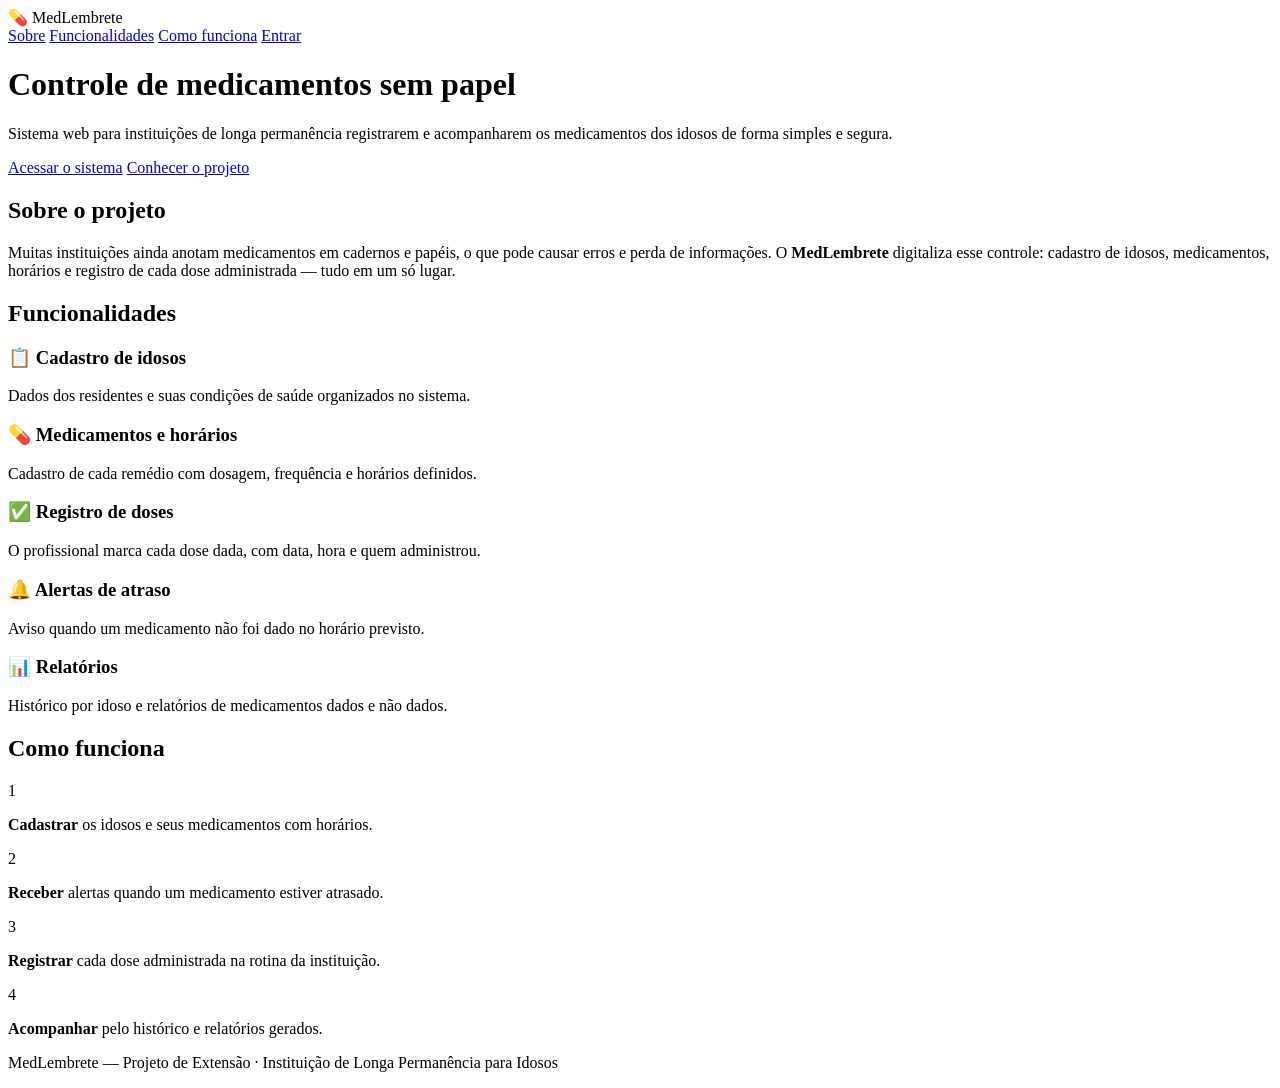
==== index.html @ 53734053 "Create index.html" ====
<!DOCTYPE html>
<html lang="pt-br">
<head>
  <meta charset="UTF-8">
  <meta name="viewport" content="width=device-width, initial-scale=1.0">
  <title>MedLembrete — Controle de Medicamentos para Instituições</title>
  <!-- CSS separado -->
  <link rel="stylesheet" href="style.css">
</head>

<body>

  <!-- Cabeçalho com o nome do projeto e menu -->
  <header>
    <div class="logo">💊 Med<span>Lembrete</span></div>
    <nav>
      <a href="#sobre">Sobre</a>
      <a href="#funcionalidades">Funcionalidades</a>
      <a href="#como-funciona">Como funciona</a>
      <a href="login.html">Entrar</a>
    </nav>
  </header>

  <!-- Seção de destaque (primeira tela que aparece) -->
  <div class="hero">
    <h1>Controle de medicamentos sem papel</h1>
    <p>Sistema web para instituições de longa permanência registrarem e acompanharem os medicamentos dos idosos de forma simples e segura.</p>
    <a href="login.html" class="btn">Acessar o sistema</a>
    <a href="#sobre" class="btn btn-outline">Conhecer o projeto</a>
  </div>

  <!-- Seção Sobre -->
  <section id="sobre">
    <h2>Sobre o projeto</h2>
    <p class="texto-centro">
      Muitas instituições ainda anotam medicamentos em cadernos e papéis, o que pode causar erros
      e perda de informações. O <strong>MedLembrete</strong> digitaliza esse controle: cadastro de idosos,
      medicamentos, horários e registro de cada dose administrada — tudo em um só lugar.
    </p>
  </section>

  <!-- Seção Funcionalidades -->
  <section id="funcionalidades">
    <h2>Funcionalidades</h2>
    <div class="cards">
      <div class="card">
        <h3>📋 Cadastro de idosos</h3>
        <p>Dados dos residentes e suas condições de saúde organizados no sistema.</p>
      </div>
      <div class="card">
        <h3>💊 Medicamentos e horários</h3>
        <p>Cadastro de cada remédio com dosagem, frequência e horários definidos.</p>
      </div>
      <div class="card">
        <h3>✅ Registro de doses</h3>
        <p>O profissional marca cada dose dada, com data, hora e quem administrou.</p>
      </div>
      <div class="card">
        <h3>🔔 Alertas de atraso</h3>
        <p>Aviso quando um medicamento não foi dado no horário previsto.</p>
      </div>
      <div class="card">
        <h3>📊 Relatórios</h3>
        <p>Histórico por idoso e relatórios de medicamentos dados e não dados.</p>
      </div>
    </div>
  </section>

  <!-- Seção Como funciona -->
  <section id="como-funciona">
    <h2>Como funciona</h2>
    <div class="passos">
      <div class="passo">
        <div class="numero">1</div>
        <p><strong>Cadastrar</strong> os idosos e seus medicamentos com horários.</p>
      </div>
      <div class="passo">
        <div class="numero">2</div>
        <p><strong>Receber</strong> alertas quando um medicamento estiver atrasado.</p>
      </div>
      <div class="passo">
        <div class="numero">3</div>
        <p><strong>Registrar</strong> cada dose administrada na rotina da instituição.</p>
      </div>
      <div class="passo">
        <div class="numero">4</div>
        <p><strong>Acompanhar</strong> pelo histórico e relatórios gerados.</p>
      </div>
    </div>
  </section>

  <!-- Rodapé -->
  <footer>
    <p>MedLembrete — Projeto de Extensão · Instituição de Longa Permanência para Idosos</p>
  </footer>

</body>
</html>
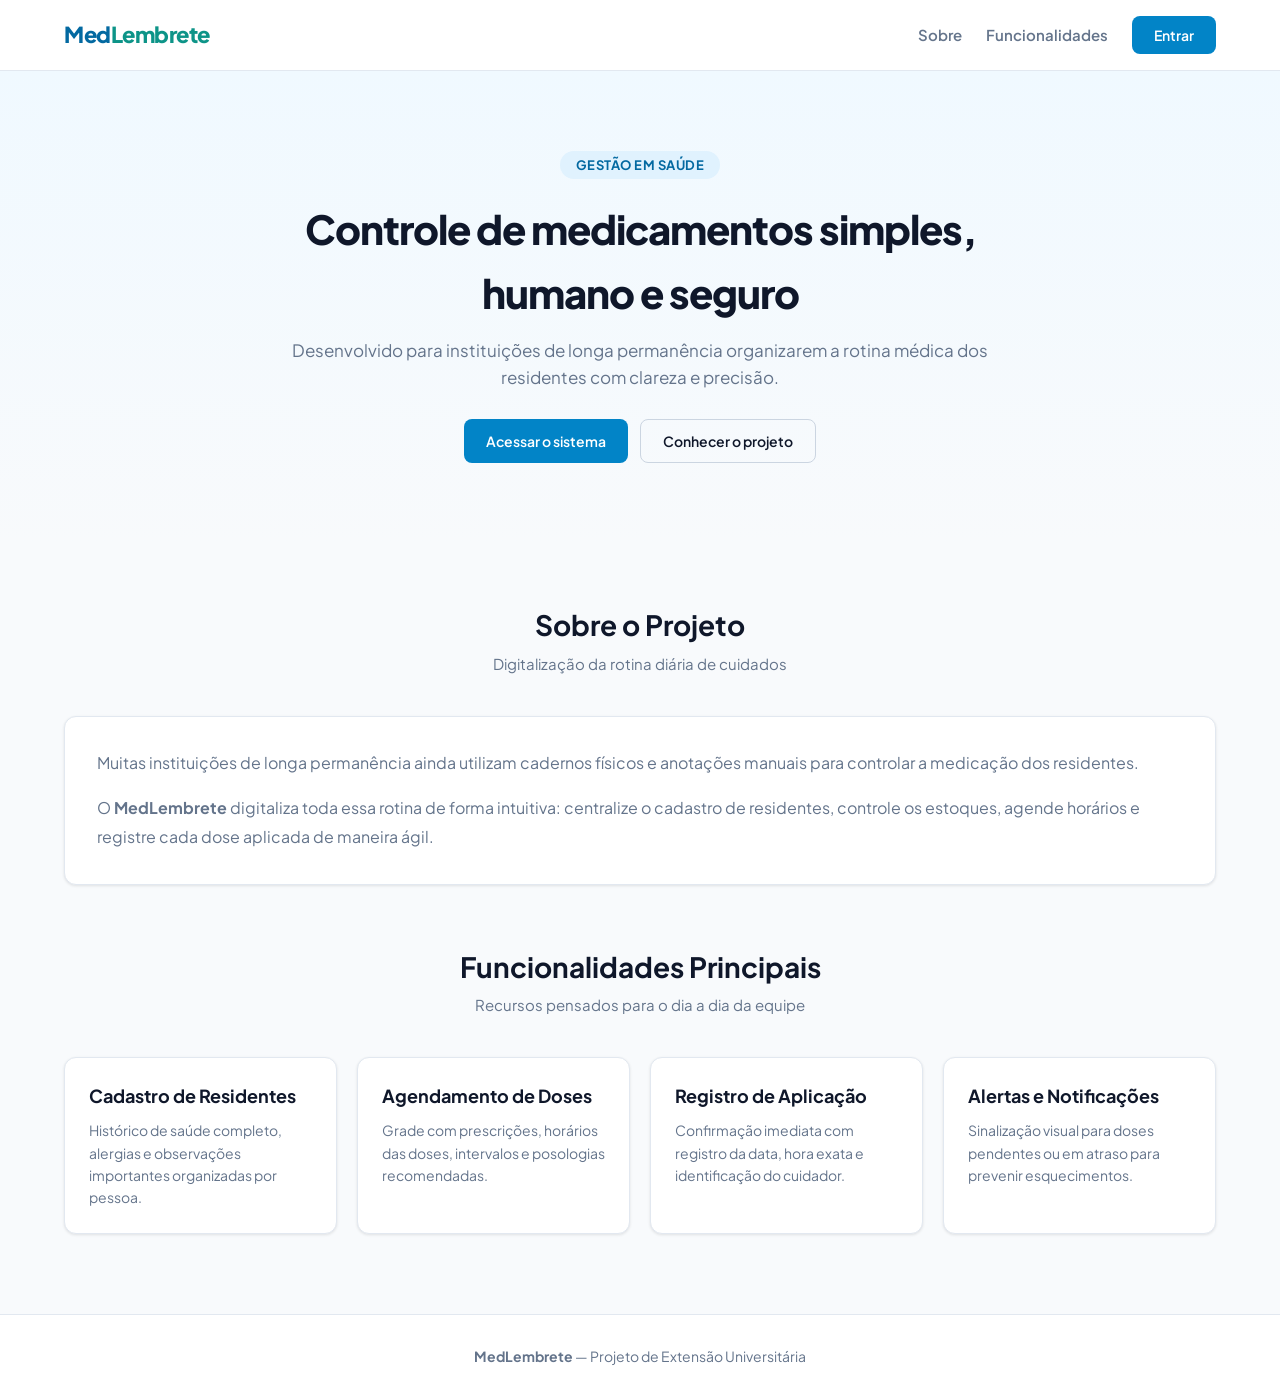
==== commit 0320d795: "Add files via upload" ====
--- a/index.html
+++ b/index.html
@@ -1,98 +1,323 @@
-<!DOCTYPE html>
-<html lang="pt-br">
-<head>
-  <meta charset="UTF-8">
-  <meta name="viewport" content="width=device-width, initial-scale=1.0">
-  <title>MedLembrete — Controle de Medicamentos para Instituições</title>
-  <!-- CSS separado -->
-  <link rel="stylesheet" href="style.css">
-</head>
-
-<body>
-
-  <!-- Cabeçalho com o nome do projeto e menu -->
-  <header>
-    <div class="logo">💊 Med<span>Lembrete</span></div>
-    <nav>
-      <a href="#sobre">Sobre</a>
-      <a href="#funcionalidades">Funcionalidades</a>
-      <a href="#como-funciona">Como funciona</a>
-      <a href="login.html">Entrar</a>
-    </nav>
-  </header>
-
-  <!-- Seção de destaque (primeira tela que aparece) -->
-  <div class="hero">
-    <h1>Controle de medicamentos sem papel</h1>
-    <p>Sistema web para instituições de longa permanência registrarem e acompanharem os medicamentos dos idosos de forma simples e segura.</p>
-    <a href="login.html" class="btn">Acessar o sistema</a>
-    <a href="#sobre" class="btn btn-outline">Conhecer o projeto</a>
-  </div>
-
-  <!-- Seção Sobre -->
-  <section id="sobre">
-    <h2>Sobre o projeto</h2>
-    <p class="texto-centro">
-      Muitas instituições ainda anotam medicamentos em cadernos e papéis, o que pode causar erros
-      e perda de informações. O <strong>MedLembrete</strong> digitaliza esse controle: cadastro de idosos,
-      medicamentos, horários e registro de cada dose administrada — tudo em um só lugar.
-    </p>
-  </section>
-
-  <!-- Seção Funcionalidades -->
-  <section id="funcionalidades">
-    <h2>Funcionalidades</h2>
-    <div class="cards">
-      <div class="card">
-        <h3>📋 Cadastro de idosos</h3>
-        <p>Dados dos residentes e suas condições de saúde organizados no sistema.</p>
-      </div>
-      <div class="card">
-        <h3>💊 Medicamentos e horários</h3>
-        <p>Cadastro de cada remédio com dosagem, frequência e horários definidos.</p>
-      </div>
-      <div class="card">
-        <h3>✅ Registro de doses</h3>
-        <p>O profissional marca cada dose dada, com data, hora e quem administrou.</p>
-      </div>
-      <div class="card">
-        <h3>🔔 Alertas de atraso</h3>
-        <p>Aviso quando um medicamento não foi dado no horário previsto.</p>
-      </div>
-      <div class="card">
-        <h3>📊 Relatórios</h3>
-        <p>Histórico por idoso e relatórios de medicamentos dados e não dados.</p>
-      </div>
-    </div>
-  </section>
-
-  <!-- Seção Como funciona -->
-  <section id="como-funciona">
-    <h2>Como funciona</h2>
-    <div class="passos">
-      <div class="passo">
-        <div class="numero">1</div>
-        <p><strong>Cadastrar</strong> os idosos e seus medicamentos com horários.</p>
-      </div>
-      <div class="passo">
-        <div class="numero">2</div>
-        <p><strong>Receber</strong> alertas quando um medicamento estiver atrasado.</p>
-      </div>
-      <div class="passo">
-        <div class="numero">3</div>
-        <p><strong>Registrar</strong> cada dose administrada na rotina da instituição.</p>
-      </div>
-      <div class="passo">
-        <div class="numero">4</div>
-        <p><strong>Acompanhar</strong> pelo histórico e relatórios gerados.</p>
-      </div>
-    </div>
-  </section>
-
-  <!-- Rodapé -->
-  <footer>
-    <p>MedLembrete — Projeto de Extensão · Instituição de Longa Permanência para Idosos</p>
-  </footer>
-
-</body>
-</html>
+<!DOCTYPE html>
+<html lang="pt-br">
+<head>
+  <meta charset="UTF-8">
+  <meta name="viewport" content="width=device-width, initial-scale=1.0">
+  <title>MedLembrete — Controle de Medicamentos</title>
+  <link rel="preconnect" href="https://fonts.googleapis.com">
+  <link rel="preconnect" href="https://fonts.gstatic.com" crossorigin>
+  <link href="https://fonts.googleapis.com/css2?family=Plus+Jakarta+Sans:wght@400;500;600;700;800&display=swap" rel="stylesheet">
+  
+  <style>
+    :root {
+      --primary: #0284c7;
+      --primary-dark: #0369a1;
+      --primary-light: #e0f2fe;
+      --secondary: #0d9488;
+      --bg-color: #f8fafc;
+      --card-bg: #ffffff;
+      --text-color: #0f172a;
+      --text-muted: #64748b;
+      --radius: 12px;
+      --shadow-sm: 0 1px 3px rgba(0,0,0,0.1);
+      --shadow-md: 0 4px 6px -1px rgba(0,0,0,0.1);
+      --shadow-lg: 0 10px 15px -3px rgba(0,0,0,0.1);
+    }
+
+    * { margin: 0; padding: 0; box-sizing: border-box; font-family: 'Plus Jakarta Sans', sans-serif; }
+    body { background-color: var(--bg-color); color: var(--text-color); line-height: 1.6; }
+
+    /* Cabeçalho */
+    #header { position: sticky; top: 0; background: rgba(255, 255, 255, 0.95); backdrop-filter: blur(8px); border-bottom: 1px solid #e2e8f0; z-index: 1000; }
+    .header-container { max-width: 1200px; margin: 0 auto; padding: 16px 24px; display: flex; justify-content: space-between; align-items: center; }
+    .logo { font-size: 22px; font-weight: 800; color: var(--primary-dark); letter-spacing: -0.5px; }
+    .logo span { color: var(--secondary); }
+    nav { display: flex; align-items: center; gap: 24px; }
+    nav a { text-decoration: none; color: var(--text-muted); font-weight: 600; font-size: 15px; transition: color 0.2s; }
+    nav a:hover { color: var(--primary); }
+
+    /* Botões */
+    .btn { background: var(--primary); color: white; border: none; padding: 10px 22px; border-radius: 8px; font-weight: 600; cursor: pointer; transition: all 0.2s; text-decoration: none; display: inline-block; font-size: 14px; }
+    .btn:hover { background: var(--primary-dark); }
+    .btn-outline { background: transparent; border: 1px solid #cbd5e1; color: var(--text-color); }
+    .btn-outline:hover { border-color: var(--primary); color: var(--primary); background: #ffffff; }
+
+    /* Banner principal */
+    .hero { padding: 80px 24px; text-align: center; background: linear-gradient(180deg, #f0f9ff 0%, var(--bg-color) 100%); }
+    .hero-content { max-width: 750px; margin: 0 auto; }
+    .badge { background: var(--primary-light); color: var(--primary-dark); padding: 6px 16px; border-radius: 50px; font-size: 13px; font-weight: 700; text-transform: uppercase; letter-spacing: 0.5px; }
+    .hero h1 { font-size: 40px; font-weight: 800; margin: 20px 0 12px; color: #0f172a; letter-spacing: -1px; }
+    .hero p { font-size: 17px; color: var(--text-muted); margin-bottom: 28px; }
+    .hero-btns { display: flex; justify-content: center; gap: 12px; }
+
+    /* Layout do Conteúdo */
+    .container { max-width: 1200px; margin: 60px auto; padding: 0 24px; }
+    .hidden { display: none !important; }
+
+    /* Seções Informativas */
+    .section-title { text-align: center; margin-bottom: 40px; }
+    .section-title h2 { font-size: 28px; font-weight: 700; color: var(--text-color); }
+    .section-title p { color: var(--text-muted); font-size: 15px; margin-top: 4px; }
+
+    .sobre-card { background: white; padding: 32px; border-radius: var(--radius); border: 1px solid #e2e8f0; box-shadow: var(--shadow-sm); line-height: 1.8; color: var(--text-muted); }
+    .sobre-card p + p { margin-top: 16px; }
+
+    .cards-grid { display: grid; grid-template-columns: repeat(auto-fit, minmax(240px, 1fr)); gap: 20px; }
+    .card { background: white; padding: 24px; border-radius: var(--radius); border: 1px solid #e2e8f0; box-shadow: var(--shadow-sm); transition: transform 0.2s, box-shadow 0.2s; }
+    .card:hover { transform: translateY(-3px); box-shadow: var(--shadow-md); }
+    .card h3 { font-size: 18px; font-weight: 700; margin-bottom: 8px; color: var(--text-color); }
+    .card p { font-size: 14px; color: var(--text-muted); }
+
+    /* Painel do Usuário (Dashboard) */
+    .dashboard-card { background: var(--card-bg); border-radius: var(--radius); padding: 32px; box-shadow: var(--shadow-md); border: 1px solid #e2e8f0; margin-bottom: 60px; }
+    .dashboard-header { display: flex; justify-content: space-between; align-items: center; border-bottom: 1px solid #f1f5f9; padding-bottom: 20px; margin-bottom: 24px; }
+    .dashboard-header h2 { font-size: 22px; font-weight: 700; }
+    .dashboard-header p { font-size: 14px; color: var(--text-muted); }
+
+    .med-list { display: flex; flex-direction: column; gap: 12px; margin-top: 16px; }
+    .med-item { display: flex; justify-content: space-between; align-items: center; padding: 16px 20px; border: 1px solid #e2e8f0; border-radius: 8px; background: #ffffff; transition: all 0.2s; }
+    .med-info { display: flex; align-items: center; gap: 16px; }
+    .med-time { background: var(--primary-light); color: var(--primary-dark); font-weight: 700; padding: 6px 12px; border-radius: 6px; font-size: 14px; }
+    .med-details strong { font-size: 15px; color: var(--text-color); display: block; }
+    .med-details p { font-size: 13px; color: var(--text-muted); }
+
+    .btn-check { background: var(--secondary); color: white; border: none; padding: 8px 16px; border-radius: 6px; font-weight: 600; cursor: pointer; font-size: 13px; }
+
+    /* Modal de Login */
+    .modal-overlay { position: fixed; top: 0; left: 0; width: 100vw; height: 100vh; background: rgba(15, 23, 42, 0.4); backdrop-filter: blur(4px); display: flex; justify-content: center; align-items: center; z-index: 2000; }
+    .modal-card { background: white; padding: 32px; border-radius: var(--radius); max-width: 380px; width: 90%; box-shadow: var(--shadow-lg); position: relative; border: 1px solid #e2e8f0; }
+    .modal-card h2 { font-size: 20px; font-weight: 700; margin-bottom: 4px; }
+    .modal-subtitle { font-size: 13px; color: var(--text-muted); margin-bottom: 20px; }
+    .close-btn { position: absolute; top: 16px; right: 20px; background: none; border: none; font-size: 22px; cursor: pointer; color: var(--text-muted); }
+    
+    .form-group { margin-bottom: 16px; text-align: left; }
+    .form-group label { display: block; font-weight: 600; margin-bottom: 6px; font-size: 13px; color: var(--text-color); }
+    .form-group input { width: 100%; padding: 10px 12px; border: 1px solid #cbd5e1; border-radius: 6px; font-size: 14px; outline: none; transition: border-color 0.2s; }
+    .form-group input:focus { border-color: var(--primary); }
+    
+    .error-msg { color: #dc2626; font-size: 13px; font-weight: 600; margin-bottom: 12px; }
+
+    /* Rodapé */
+    footer { border-top: 1px solid #e2e8f0; background: white; padding: 30px 24px; text-align: center; color: var(--text-muted); font-size: 14px; margin-top: 80px; }
+  </style>
+</head>
+
+<body>
+
+  <!-- Header -->
+  <header id="header">
+    <div class="header-container">
+      <div class="logo">Med<span>Lembrete</span></div>
+      <nav>
+        <a href="#sobre">Sobre</a>
+        <a href="#funcionalidades">Funcionalidades</a>
+        <button id="navLoginBtn" class="btn" onclick="openLoginModal()">Entrar</button>
+      </nav>
+    </div>
+  </header>
+
+  <!-- Banner Principal -->
+  <section class="hero">
+    <div class="hero-content">
+      <span class="badge">Gestão em Saúde</span>
+      <h1>Controle de medicamentos simples, humano e seguro</h1>
+      <p>Desenvolvido para instituições de longa permanência organizarem a rotina médica dos residentes com clareza e precisão.</p>
+      <div class="hero-btns">
+        <button class="btn" onclick="openLoginModal()">Acessar o sistema</button>
+        <a href="#sobre" class="btn btn-outline">Conhecer o projeto</a>
+      </div>
+    </div>
+  </section>
+
+  <!-- Painel do Usuário (Sempre oculto no início) -->
+  <section id="dashboardSection" class="container hidden">
+    <div class="dashboard-card">
+      <div class="dashboard-header">
+        <div>
+          <h2>Painel de Controle</h2>
+          <p>Medicações agendadas para o dia de hoje</p>
+        </div>
+        <button class="btn btn-outline" style="color: #dc2626; border-color: #fca5a5;" onclick="handleLogout()">Sair</button>
+      </div>
+
+      <div class="med-list">
+        <div class="med-item" id="med1">
+          <div class="med-info">
+            <span class="med-time">08:00</span>
+            <div class="med-details">
+              <strong>Dona Ana — Losartana 50mg</strong>
+              <p>Tomar 1 comprimido com água após o café.</p>
+            </div>
+          </div>
+          <button class="btn-check" onclick="markAsAdministered('med1')">Confirmar Dose</button>
+        </div>
+
+        <div class="med-item" id="med2">
+          <div class="med-info">
+            <span class="med-time">12:00</span>
+            <div class="med-details">
+              <strong>Seu João — Metformina 850mg</strong>
+              <p>Tomar durante o almoço.</p>
+            </div>
+          </div>
+          <button class="btn-check" onclick="markAsAdministered('med2')">Confirmar Dose</button>
+        </div>
+
+        <div class="med-item" id="med3">
+          <div class="med-info">
+            <span class="med-time">14:00</span>
+            <div class="med-details">
+              <strong>Dona Maria — Paracetamol 500mg</strong>
+              <p>Administrar em caso de dor leve.</p>
+            </div>
+          </div>
+          <button class="btn-check" onclick="markAsAdministered('med3')">Confirmar Dose</button>
+        </div>
+      </div>
+    </div>
+  </section>
+
+  <!-- Modal de Login (Campos limpos) -->
+  <div id="loginModal" class="modal-overlay hidden">
+  <div class="modal-card">
+    <button class="close-btn" onclick="closeLoginModal()">&times;</button>
+    <h2>Acesso ao Sistema</h2>
+    
+    <!-- Texto orientando o usuário sobre as credenciais -->
+    <p style="font-size: 13px; color: #64748b; margin-top: 8px; margin-bottom: 16px;">
+      Utilize os dados de acesso: <br>
+      <strong>E-mail:</strong> admin@medlembrete.com <br>
+      <strong>Senha:</strong> 123456
+    </p>
+
+    <form onsubmit="handleLogin(event)">
+      <div class="form-group">
+        <label for="email">E-mail</label>
+        <!-- Os campos ficam em branco para o usuário digitar -->
+        <input type="email" id="email" value="" placeholder="Digite seu e-mail" required>
+      </div>
+      <div class="form-group">
+        <label for="password">Senha</label>
+        <input type="password" id="password" value="" placeholder="Digite sua senha" required>
+      </div>
+      <p id="loginError" class="error-msg hidden">E-mail ou senha incorretos.</p>
+      <button type="submit" class="btn" style="width: 100%;">Entrar</button>
+    </form>
+  </div>
+</div>
+
+  <!-- Seção Sobre -->
+  <section id="sobre" class="container">
+    <div class="section-title">
+      <h2>Sobre o Projeto</h2>
+      <p>Digitalização da rotina diária de cuidados</p>
+    </div>
+    <div class="sobre-card">
+      <p>
+        Muitas instituições de longa permanência ainda utilizam cadernos físicos e anotações manuais para controlar a medicação dos residentes.
+      </p>
+      <p>
+        O <strong>MedLembrete</strong> digitaliza toda essa rotina de forma intuitiva: centralize o cadastro de residentes, controle os estoques, agende horários e registre cada dose aplicada de maneira ágil.
+      </p>
+    </div>
+  </section>
+
+  <!-- Seção Funcionalidades -->
+  <section id="funcionalidades" class="container">
+    <div class="section-title">
+      <h2>Funcionalidades Principais</h2>
+      <p>Recursos pensados para o dia a dia da equipe</p>
+    </div>
+    <div class="cards-grid">
+      <div class="card">
+        <h3>Cadastro de Residentes</h3>
+        <p>Histórico de saúde completo, alergias e observações importantes organizadas por pessoa.</p>
+      </div>
+      <div class="card">
+        <h3>Agendamento de Doses</h3>
+        <p>Grade com prescrições, horários das doses, intervalos e posologias recomendadas.</p>
+      </div>
+      <div class="card">
+        <h3>Registro de Aplicação</h3>
+        <p>Confirmação imediata com registro da data, hora exata e identificação do cuidador.</p>
+      </div>
+      <div class="card">
+        <h3>Alertas e Notificações</h3>
+        <p>Sinalização visual para doses pendentes ou em atraso para prevenir esquecimentos.</p>
+      </div>
+    </div>
+  </section>
+
+  <!-- Rodapé -->
+  <footer>
+    <p><strong>MedLembrete</strong> — Projeto de Extensão Universitária</p>
+  </footer>
+
+  <script>
+    // Usuário Padrão de Demonstração
+    const DEMO_USER = {
+      email: "admin@medlembrete.com",
+      pass: "123456"
+    };
+
+    function openLoginModal() {
+      document.getElementById('loginModal').classList.remove('hidden');
+    }
+
+    function closeLoginModal() {
+      document.getElementById('loginModal').classList.add('hidden');
+      document.getElementById('loginError').classList.add('hidden');
+    }
+
+    function handleLogin(event) {
+      event.preventDefault();
+      
+      const emailInput = document.getElementById('email').value.trim().toLowerCase();
+      const passInput = document.getElementById('password').value.trim();
+      const errorMsg = document.getElementById('loginError');
+
+      // Validação das credenciais inseridas pelo usuário
+      if (emailInput === DEMO_USER.email && passInput === DEMO_USER.pass) {
+        closeLoginModal();
+        
+        // Limpa os campos após o login
+        document.getElementById('email').value = '';
+        document.getElementById('password').value = '';
+
+        const dashboard = document.getElementById('dashboardSection');
+        dashboard.classList.remove('hidden');
+        dashboard.scrollIntoView({ behavior: 'smooth' });
+
+        const navBtn = document.getElementById('navLoginBtn');
+        navBtn.innerText = "Meu Painel";
+        navBtn.onclick = () => dashboard.scrollIntoView({ behavior: 'smooth' });
+      } else {
+        errorMsg.classList.remove('hidden');
+      }
+    }
+
+    function handleLogout() {
+      document.getElementById('dashboardSection').classList.add('hidden');
+      const navBtn = document.getElementById('navLoginBtn');
+      navBtn.innerText = "Entrar";
+      navBtn.onclick = openLoginModal;
+      window.scrollTo({ top: 0, behavior: 'smooth' });
+    }
+
+    function markAsAdministered(itemId) {
+      const item = document.getElementById(itemId);
+      const btn = item.querySelector('.btn-check');
+      const now = new Date();
+      const timeStr = now.toLocaleTimeString([], { hour: '2-digit', minute: '2-digit' });
+
+      item.style.backgroundColor = '#f0fdf4';
+      item.style.borderColor = '#bbf7d0';
+      btn.innerText = `Confirmado às ${timeStr}`;
+      btn.disabled = true;
+      btn.style.backgroundColor = '#16a34a';
+      btn.style.cursor = 'default';
+    }
+  </script>
+
+</body>
+</html>
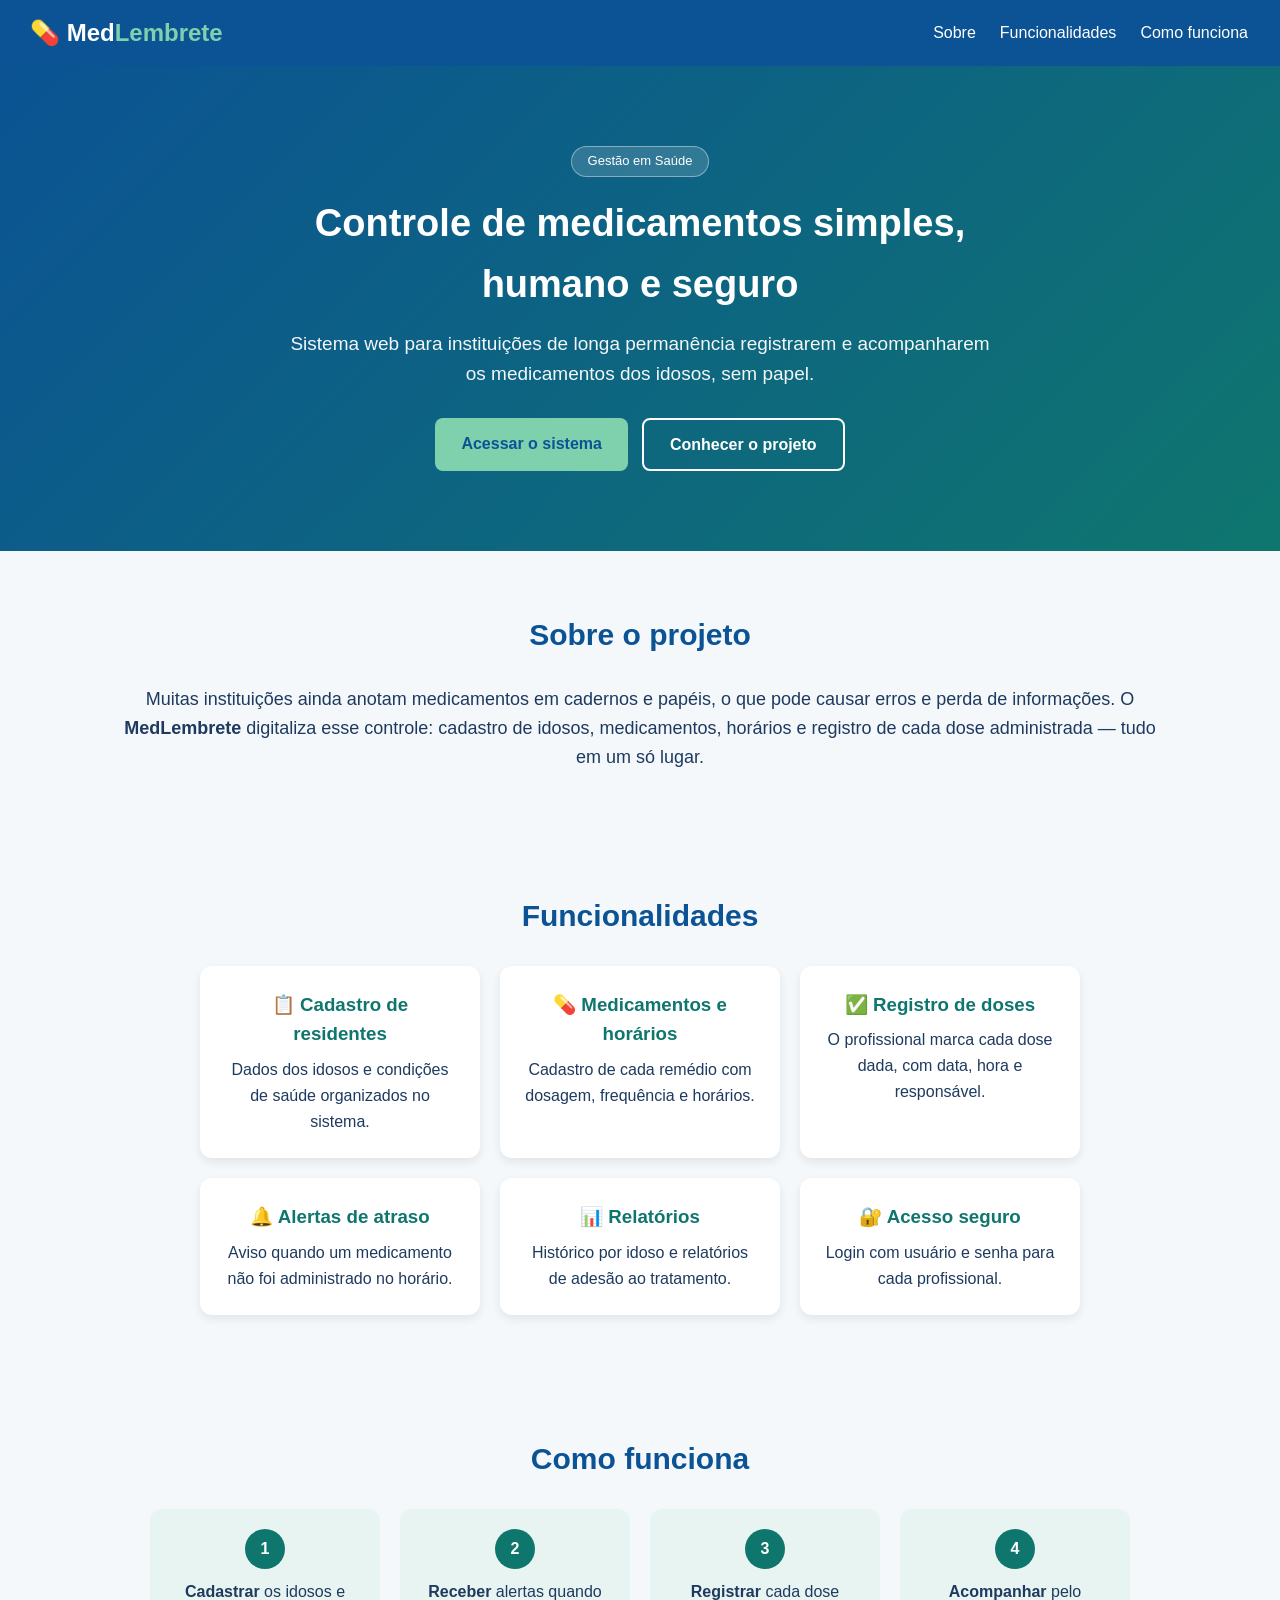
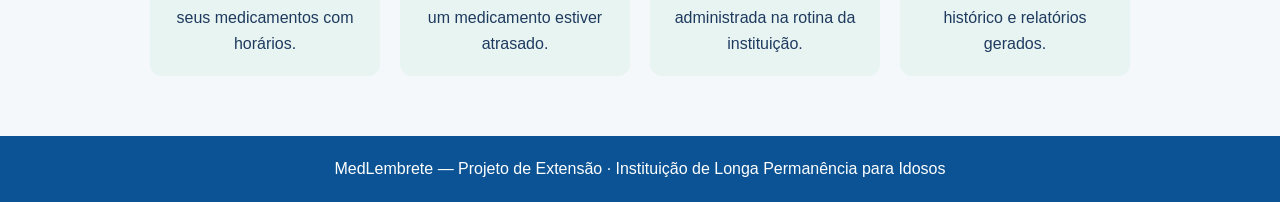
==== commit ec8c838b: "Add files via upload" ====
--- a/index.html
+++ b/index.html
@@ -1,323 +1,82 @@
-<!DOCTYPE html>
-<html lang="pt-br">
-<head>
-  <meta charset="UTF-8">
-  <meta name="viewport" content="width=device-width, initial-scale=1.0">
-  <title>MedLembrete — Controle de Medicamentos</title>
-  <link rel="preconnect" href="https://fonts.googleapis.com">
-  <link rel="preconnect" href="https://fonts.gstatic.com" crossorigin>
-  <link href="https://fonts.googleapis.com/css2?family=Plus+Jakarta+Sans:wght@400;500;600;700;800&display=swap" rel="stylesheet">
-  
-  <style>
-    :root {
-      --primary: #0284c7;
-      --primary-dark: #0369a1;
-      --primary-light: #e0f2fe;
-      --secondary: #0d9488;
-      --bg-color: #f8fafc;
-      --card-bg: #ffffff;
-      --text-color: #0f172a;
-      --text-muted: #64748b;
-      --radius: 12px;
-      --shadow-sm: 0 1px 3px rgba(0,0,0,0.1);
-      --shadow-md: 0 4px 6px -1px rgba(0,0,0,0.1);
-      --shadow-lg: 0 10px 15px -3px rgba(0,0,0,0.1);
-    }
-
-    * { margin: 0; padding: 0; box-sizing: border-box; font-family: 'Plus Jakarta Sans', sans-serif; }
-    body { background-color: var(--bg-color); color: var(--text-color); line-height: 1.6; }
-
-    /* Cabeçalho */
-    #header { position: sticky; top: 0; background: rgba(255, 255, 255, 0.95); backdrop-filter: blur(8px); border-bottom: 1px solid #e2e8f0; z-index: 1000; }
-    .header-container { max-width: 1200px; margin: 0 auto; padding: 16px 24px; display: flex; justify-content: space-between; align-items: center; }
-    .logo { font-size: 22px; font-weight: 800; color: var(--primary-dark); letter-spacing: -0.5px; }
-    .logo span { color: var(--secondary); }
-    nav { display: flex; align-items: center; gap: 24px; }
-    nav a { text-decoration: none; color: var(--text-muted); font-weight: 600; font-size: 15px; transition: color 0.2s; }
-    nav a:hover { color: var(--primary); }
-
-    /* Botões */
-    .btn { background: var(--primary); color: white; border: none; padding: 10px 22px; border-radius: 8px; font-weight: 600; cursor: pointer; transition: all 0.2s; text-decoration: none; display: inline-block; font-size: 14px; }
-    .btn:hover { background: var(--primary-dark); }
-    .btn-outline { background: transparent; border: 1px solid #cbd5e1; color: var(--text-color); }
-    .btn-outline:hover { border-color: var(--primary); color: var(--primary); background: #ffffff; }
-
-    /* Banner principal */
-    .hero { padding: 80px 24px; text-align: center; background: linear-gradient(180deg, #f0f9ff 0%, var(--bg-color) 100%); }
-    .hero-content { max-width: 750px; margin: 0 auto; }
-    .badge { background: var(--primary-light); color: var(--primary-dark); padding: 6px 16px; border-radius: 50px; font-size: 13px; font-weight: 700; text-transform: uppercase; letter-spacing: 0.5px; }
-    .hero h1 { font-size: 40px; font-weight: 800; margin: 20px 0 12px; color: #0f172a; letter-spacing: -1px; }
-    .hero p { font-size: 17px; color: var(--text-muted); margin-bottom: 28px; }
-    .hero-btns { display: flex; justify-content: center; gap: 12px; }
-
-    /* Layout do Conteúdo */
-    .container { max-width: 1200px; margin: 60px auto; padding: 0 24px; }
-    .hidden { display: none !important; }
-
-    /* Seções Informativas */
-    .section-title { text-align: center; margin-bottom: 40px; }
-    .section-title h2 { font-size: 28px; font-weight: 700; color: var(--text-color); }
-    .section-title p { color: var(--text-muted); font-size: 15px; margin-top: 4px; }
-
-    .sobre-card { background: white; padding: 32px; border-radius: var(--radius); border: 1px solid #e2e8f0; box-shadow: var(--shadow-sm); line-height: 1.8; color: var(--text-muted); }
-    .sobre-card p + p { margin-top: 16px; }
-
-    .cards-grid { display: grid; grid-template-columns: repeat(auto-fit, minmax(240px, 1fr)); gap: 20px; }
-    .card { background: white; padding: 24px; border-radius: var(--radius); border: 1px solid #e2e8f0; box-shadow: var(--shadow-sm); transition: transform 0.2s, box-shadow 0.2s; }
-    .card:hover { transform: translateY(-3px); box-shadow: var(--shadow-md); }
-    .card h3 { font-size: 18px; font-weight: 700; margin-bottom: 8px; color: var(--text-color); }
-    .card p { font-size: 14px; color: var(--text-muted); }
-
-    /* Painel do Usuário (Dashboard) */
-    .dashboard-card { background: var(--card-bg); border-radius: var(--radius); padding: 32px; box-shadow: var(--shadow-md); border: 1px solid #e2e8f0; margin-bottom: 60px; }
-    .dashboard-header { display: flex; justify-content: space-between; align-items: center; border-bottom: 1px solid #f1f5f9; padding-bottom: 20px; margin-bottom: 24px; }
-    .dashboard-header h2 { font-size: 22px; font-weight: 700; }
-    .dashboard-header p { font-size: 14px; color: var(--text-muted); }
-
-    .med-list { display: flex; flex-direction: column; gap: 12px; margin-top: 16px; }
-    .med-item { display: flex; justify-content: space-between; align-items: center; padding: 16px 20px; border: 1px solid #e2e8f0; border-radius: 8px; background: #ffffff; transition: all 0.2s; }
-    .med-info { display: flex; align-items: center; gap: 16px; }
-    .med-time { background: var(--primary-light); color: var(--primary-dark); font-weight: 700; padding: 6px 12px; border-radius: 6px; font-size: 14px; }
-    .med-details strong { font-size: 15px; color: var(--text-color); display: block; }
-    .med-details p { font-size: 13px; color: var(--text-muted); }
-
-    .btn-check { background: var(--secondary); color: white; border: none; padding: 8px 16px; border-radius: 6px; font-weight: 600; cursor: pointer; font-size: 13px; }
-
-    /* Modal de Login */
-    .modal-overlay { position: fixed; top: 0; left: 0; width: 100vw; height: 100vh; background: rgba(15, 23, 42, 0.4); backdrop-filter: blur(4px); display: flex; justify-content: center; align-items: center; z-index: 2000; }
-    .modal-card { background: white; padding: 32px; border-radius: var(--radius); max-width: 380px; width: 90%; box-shadow: var(--shadow-lg); position: relative; border: 1px solid #e2e8f0; }
-    .modal-card h2 { font-size: 20px; font-weight: 700; margin-bottom: 4px; }
-    .modal-subtitle { font-size: 13px; color: var(--text-muted); margin-bottom: 20px; }
-    .close-btn { position: absolute; top: 16px; right: 20px; background: none; border: none; font-size: 22px; cursor: pointer; color: var(--text-muted); }
-    
-    .form-group { margin-bottom: 16px; text-align: left; }
-    .form-group label { display: block; font-weight: 600; margin-bottom: 6px; font-size: 13px; color: var(--text-color); }
-    .form-group input { width: 100%; padding: 10px 12px; border: 1px solid #cbd5e1; border-radius: 6px; font-size: 14px; outline: none; transition: border-color 0.2s; }
-    .form-group input:focus { border-color: var(--primary); }
-    
-    .error-msg { color: #dc2626; font-size: 13px; font-weight: 600; margin-bottom: 12px; }
-
-    /* Rodapé */
-    footer { border-top: 1px solid #e2e8f0; background: white; padding: 30px 24px; text-align: center; color: var(--text-muted); font-size: 14px; margin-top: 80px; }
-  </style>
-</head>
-
-<body>
-
-  <!-- Header -->
-  <header id="header">
-    <div class="header-container">
-      <div class="logo">Med<span>Lembrete</span></div>
-      <nav>
-        <a href="#sobre">Sobre</a>
-        <a href="#funcionalidades">Funcionalidades</a>
-        <button id="navLoginBtn" class="btn" onclick="openLoginModal()">Entrar</button>
-      </nav>
-    </div>
-  </header>
-
-  <!-- Banner Principal -->
-  <section class="hero">
-    <div class="hero-content">
-      <span class="badge">Gestão em Saúde</span>
-      <h1>Controle de medicamentos simples, humano e seguro</h1>
-      <p>Desenvolvido para instituições de longa permanência organizarem a rotina médica dos residentes com clareza e precisão.</p>
-      <div class="hero-btns">
-        <button class="btn" onclick="openLoginModal()">Acessar o sistema</button>
-        <a href="#sobre" class="btn btn-outline">Conhecer o projeto</a>
-      </div>
-    </div>
-  </section>
-
-  <!-- Painel do Usuário (Sempre oculto no início) -->
-  <section id="dashboardSection" class="container hidden">
-    <div class="dashboard-card">
-      <div class="dashboard-header">
-        <div>
-          <h2>Painel de Controle</h2>
-          <p>Medicações agendadas para o dia de hoje</p>
-        </div>
-        <button class="btn btn-outline" style="color: #dc2626; border-color: #fca5a5;" onclick="handleLogout()">Sair</button>
-      </div>
-
-      <div class="med-list">
-        <div class="med-item" id="med1">
-          <div class="med-info">
-            <span class="med-time">08:00</span>
-            <div class="med-details">
-              <strong>Dona Ana — Losartana 50mg</strong>
-              <p>Tomar 1 comprimido com água após o café.</p>
-            </div>
-          </div>
-          <button class="btn-check" onclick="markAsAdministered('med1')">Confirmar Dose</button>
-        </div>
-
-        <div class="med-item" id="med2">
-          <div class="med-info">
-            <span class="med-time">12:00</span>
-            <div class="med-details">
-              <strong>Seu João — Metformina 850mg</strong>
-              <p>Tomar durante o almoço.</p>
-            </div>
-          </div>
-          <button class="btn-check" onclick="markAsAdministered('med2')">Confirmar Dose</button>
-        </div>
-
-        <div class="med-item" id="med3">
-          <div class="med-info">
-            <span class="med-time">14:00</span>
-            <div class="med-details">
-              <strong>Dona Maria — Paracetamol 500mg</strong>
-              <p>Administrar em caso de dor leve.</p>
-            </div>
-          </div>
-          <button class="btn-check" onclick="markAsAdministered('med3')">Confirmar Dose</button>
-        </div>
-      </div>
-    </div>
-  </section>
-
-  <!-- Modal de Login (Campos limpos) -->
-  <div id="loginModal" class="modal-overlay hidden">
-  <div class="modal-card">
-    <button class="close-btn" onclick="closeLoginModal()">&times;</button>
-    <h2>Acesso ao Sistema</h2>
-    
-    <!-- Texto orientando o usuário sobre as credenciais -->
-    <p style="font-size: 13px; color: #64748b; margin-top: 8px; margin-bottom: 16px;">
-      Utilize os dados de acesso: <br>
-      <strong>E-mail:</strong> admin@medlembrete.com <br>
-      <strong>Senha:</strong> 123456
-    </p>
-
-    <form onsubmit="handleLogin(event)">
-      <div class="form-group">
-        <label for="email">E-mail</label>
-        <!-- Os campos ficam em branco para o usuário digitar -->
-        <input type="email" id="email" value="" placeholder="Digite seu e-mail" required>
-      </div>
-      <div class="form-group">
-        <label for="password">Senha</label>
-        <input type="password" id="password" value="" placeholder="Digite sua senha" required>
-      </div>
-      <p id="loginError" class="error-msg hidden">E-mail ou senha incorretos.</p>
-      <button type="submit" class="btn" style="width: 100%;">Entrar</button>
-    </form>
-  </div>
-</div>
-
-  <!-- Seção Sobre -->
-  <section id="sobre" class="container">
-    <div class="section-title">
-      <h2>Sobre o Projeto</h2>
-      <p>Digitalização da rotina diária de cuidados</p>
-    </div>
-    <div class="sobre-card">
-      <p>
-        Muitas instituições de longa permanência ainda utilizam cadernos físicos e anotações manuais para controlar a medicação dos residentes.
-      </p>
-      <p>
-        O <strong>MedLembrete</strong> digitaliza toda essa rotina de forma intuitiva: centralize o cadastro de residentes, controle os estoques, agende horários e registre cada dose aplicada de maneira ágil.
-      </p>
-    </div>
-  </section>
-
-  <!-- Seção Funcionalidades -->
-  <section id="funcionalidades" class="container">
-    <div class="section-title">
-      <h2>Funcionalidades Principais</h2>
-      <p>Recursos pensados para o dia a dia da equipe</p>
-    </div>
-    <div class="cards-grid">
-      <div class="card">
-        <h3>Cadastro de Residentes</h3>
-        <p>Histórico de saúde completo, alergias e observações importantes organizadas por pessoa.</p>
-      </div>
-      <div class="card">
-        <h3>Agendamento de Doses</h3>
-        <p>Grade com prescrições, horários das doses, intervalos e posologias recomendadas.</p>
-      </div>
-      <div class="card">
-        <h3>Registro de Aplicação</h3>
-        <p>Confirmação imediata com registro da data, hora exata e identificação do cuidador.</p>
-      </div>
-      <div class="card">
-        <h3>Alertas e Notificações</h3>
-        <p>Sinalização visual para doses pendentes ou em atraso para prevenir esquecimentos.</p>
-      </div>
-    </div>
-  </section>
-
-  <!-- Rodapé -->
-  <footer>
-    <p><strong>MedLembrete</strong> — Projeto de Extensão Universitária</p>
-  </footer>
-
-  <script>
-    // Usuário Padrão de Demonstração
-    const DEMO_USER = {
-      email: "admin@medlembrete.com",
-      pass: "123456"
-    };
-
-    function openLoginModal() {
-      document.getElementById('loginModal').classList.remove('hidden');
-    }
-
-    function closeLoginModal() {
-      document.getElementById('loginModal').classList.add('hidden');
-      document.getElementById('loginError').classList.add('hidden');
-    }
-
-    function handleLogin(event) {
-      event.preventDefault();
-      
-      const emailInput = document.getElementById('email').value.trim().toLowerCase();
-      const passInput = document.getElementById('password').value.trim();
-      const errorMsg = document.getElementById('loginError');
-
-      // Validação das credenciais inseridas pelo usuário
-      if (emailInput === DEMO_USER.email && passInput === DEMO_USER.pass) {
-        closeLoginModal();
-        
-        // Limpa os campos após o login
-        document.getElementById('email').value = '';
-        document.getElementById('password').value = '';
-
-        const dashboard = document.getElementById('dashboardSection');
-        dashboard.classList.remove('hidden');
-        dashboard.scrollIntoView({ behavior: 'smooth' });
-
-        const navBtn = document.getElementById('navLoginBtn');
-        navBtn.innerText = "Meu Painel";
-        navBtn.onclick = () => dashboard.scrollIntoView({ behavior: 'smooth' });
-      } else {
-        errorMsg.classList.remove('hidden');
-      }
-    }
-
-    function handleLogout() {
-      document.getElementById('dashboardSection').classList.add('hidden');
-      const navBtn = document.getElementById('navLoginBtn');
-      navBtn.innerText = "Entrar";
-      navBtn.onclick = openLoginModal;
-      window.scrollTo({ top: 0, behavior: 'smooth' });
-    }
-
-    function markAsAdministered(itemId) {
-      const item = document.getElementById(itemId);
-      const btn = item.querySelector('.btn-check');
-      const now = new Date();
-      const timeStr = now.toLocaleTimeString([], { hour: '2-digit', minute: '2-digit' });
-
-      item.style.backgroundColor = '#f0fdf4';
-      item.style.borderColor = '#bbf7d0';
-      btn.innerText = `Confirmado às ${timeStr}`;
-      btn.disabled = true;
-      btn.style.backgroundColor = '#16a34a';
-      btn.style.cursor = 'default';
-    }
-  </script>
-
-</body>
+<!DOCTYPE html>
+<html lang="pt-br">
+<head>
+  <meta charset="UTF-8">
+  <meta name="viewport" content="width=device-width, initial-scale=1.0">
+  <title>MedLembrete — Controle de Medicamentos para Instituições</title>
+  <link rel="stylesheet" href="style.css">
+</head>
+<body data-page="index">
+
+  <header class="topo">
+    <div class="logo">💊 Med<span>Lembrete</span></div>
+    <nav class="menu">
+      <a href="#sobre">Sobre</a>
+      <a href="#funcionalidades">Funcionalidades</a>
+      <a href="#como-funciona">Como funciona</a>
+    </nav>
+  </header>
+
+  <div class="hero">
+    <span class="selo">Gestão em Saúde</span>
+    <h1>Controle de medicamentos simples, humano e seguro</h1>
+    <p>Sistema web para instituições de longa permanência registrarem e acompanharem os medicamentos dos idosos, sem papel.</p>
+    <div class="hero-botoes">
+      <button class="btn" onclick="openLoginModal()">Acessar o sistema</button>
+      <a href="#sobre" class="btn btn-outline">Conhecer o projeto</a>
+    </div>
+  </div>
+
+  <section id="sobre">
+    <h2>Sobre o projeto</h2>
+    <p class="texto-centro">Muitas instituições ainda anotam medicamentos em cadernos e papéis, o que pode causar erros e perda de informações. O <strong>MedLembrete</strong> digitaliza esse controle: cadastro de idosos, medicamentos, horários e registro de cada dose administrada — tudo em um só lugar.</p>
+  </section>
+
+  <section id="funcionalidades">
+    <h2>Funcionalidades</h2>
+    <div class="cards">
+      <div class="card"><h3>📋 Cadastro de residentes</h3><p>Dados dos idosos e condições de saúde organizados no sistema.</p></div>
+      <div class="card"><h3>💊 Medicamentos e horários</h3><p>Cadastro de cada remédio com dosagem, frequência e horários.</p></div>
+      <div class="card"><h3>✅ Registro de doses</h3><p>O profissional marca cada dose dada, com data, hora e responsável.</p></div>
+      <div class="card"><h3>🔔 Alertas de atraso</h3><p>Aviso quando um medicamento não foi administrado no horário.</p></div>
+      <div class="card"><h3>📊 Relatórios</h3><p>Histórico por idoso e relatórios de adesão ao tratamento.</p></div>
+      <div class="card"><h3>🔐 Acesso seguro</h3><p>Login com usuário e senha para cada profissional.</p></div>
+    </div>
+  </section>
+
+  <section id="como-funciona">
+    <h2>Como funciona</h2>
+    <div class="passos">
+      <div class="passo"><div class="numero">1</div><p><strong>Cadastrar</strong> os idosos e seus medicamentos com horários.</p></div>
+      <div class="passo"><div class="numero">2</div><p><strong>Receber</strong> alertas quando um medicamento estiver atrasado.</p></div>
+      <div class="passo"><div class="numero">3</div><p><strong>Registrar</strong> cada dose administrada na rotina da instituição.</p></div>
+      <div class="passo"><div class="numero">4</div><p><strong>Acompanhar</strong> pelo histórico e relatórios gerados.</p></div>
+    </div>
+  </section>
+
+  <!-- Modal de login -->
+  <div class="modal" id="loginModal">
+    <div class="modal-box">
+      <button class="modal-fechar" onclick="closeLoginModal()">×</button>
+      <h3>Entrar no sistema</h3>
+      <p class="modal-sub">Use o e-mail e a senha cadastrados.</p>
+      <form onsubmit="handleLogin(event)">
+        <label>E-mail</label>
+        <input type="email" id="loginEmail" placeholder="admin@medlembrete.com" required>
+        <label>Senha</label>
+        <input type="password" id="loginSenha" placeholder="••••••" required>
+        <p class="erro" id="loginErro">E-mail ou senha incorretos.</p>
+        <button type="submit" class="btn" style="width: 100%;">Entrar</button>
+      </form>
+      <p class="demo">Demonstração: admin@medlembrete.com · senha 123456</p>
+    </div>
+  </div>
+
+  <footer class="rodape">
+    <p>MedLembrete — Projeto de Extensão · Instituição de Longa Permanência para Idosos</p>
+  </footer>
+
+  <script src="script.js"></script>
+  <script src="login.js"></script>
+</body>
 </html>
--- a/style.css
+++ b/style.css
@@ -0,0 +1,207 @@
+/* ===== Geral ===== */
+* { margin: 0; padding: 0; box-sizing: border-box; font-family: 'Segoe UI', Arial, sans-serif; }
+
+:root {
+  --azul: #0b5394;
+  --verde: #0f766e;
+  --verde-claro: #7fd1ae;
+  --fundo: #f4f8fb;
+  --texto: #1e3a5f;
+  --cinza: #64748b;
+  --branco: #ffffff;
+  --borda: #e2e8f0;
+  --vermelho: #b91c1c;
+  --vermelho-fundo: #fef2f2;
+}
+
+body { background: var(--fundo); color: var(--texto); line-height: 1.6; }
+
+/* ===== Cabeçalho ===== */
+.topo {
+  background: var(--azul); color: #fff;
+  padding: 14px 30px;
+  display: flex; justify-content: space-between; align-items: center;
+  flex-wrap: wrap; gap: 10px;
+  position: sticky; top: 0; z-index: 100;
+}
+.logo { font-size: 24px; font-weight: bold; color: #fff; text-decoration: none; }
+.logo span { color: var(--verde-claro); }
+.menu { display: flex; gap: 20px; flex-wrap: wrap; }
+.menu a { color: #fff; text-decoration: none; font-size: 16px; padding: 4px 2px; }
+.menu a:hover, .menu a.ativo { color: var(--verde-claro); border-bottom: 2px solid var(--verde-claro); }
+.usuario { display: flex; align-items: center; gap: 12px; color: #fff; font-size: 14px; }
+.btn-sair {
+  background: transparent; border: 1px solid #fff; color: #fff;
+  padding: 6px 14px; border-radius: 6px; cursor: pointer; font-size: 14px;
+}
+.btn-sair:hover { background: rgba(255,255,255,0.15); }
+
+/* ===== Botões ===== */
+.btn {
+  background: var(--verde-claro); color: var(--azul);
+  padding: 12px 26px; border: none; border-radius: 8px;
+  font-size: 16px; font-weight: bold; cursor: pointer; text-decoration: none; display: inline-block;
+}
+.btn:hover { background: #9fe6c6; }
+.btn-outline { background: transparent; color: #fff; border: 2px solid #fff; }
+.btn-cinza { background: var(--borda); color: var(--texto); }
+.btn-cinza:hover { background: #cbd5e1; }
+.btn-pequeno { padding: 8px 14px; font-size: 14px; }
+
+/* ===== Hero ===== */
+.hero {
+  background: linear-gradient(135deg, var(--azul), var(--verde));
+  color: #fff; text-align: center; padding: 80px 20px;
+}
+.selo {
+  display: inline-block; background: rgba(255,255,255,0.15);
+  border: 1px solid rgba(255,255,255,0.4); border-radius: 20px;
+  padding: 4px 16px; font-size: 13px; margin-bottom: 16px;
+}
+.hero h1 { font-size: 38px; margin-bottom: 14px; max-width: 800px; margin-left: auto; margin-right: auto; }
+.hero p { font-size: 19px; max-width: 700px; margin: 0 auto 28px; opacity: 0.95; }
+.hero-botoes { display: flex; gap: 14px; justify-content: center; flex-wrap: wrap; }
+
+/* ===== Seções ===== */
+section { padding: 60px 20px; max-width: 1100px; margin: 0 auto; }
+section h2 { font-size: 30px; text-align: center; color: var(--azul); margin-bottom: 26px; }
+.texto-centro { text-align: center; font-size: 18px; }
+
+/* ===== Cards ===== */
+.cards { display: flex; flex-wrap: wrap; gap: 20px; justify-content: center; }
+.card {
+  background: var(--branco); border-radius: 12px; padding: 24px;
+  width: 280px; box-shadow: 0 4px 10px rgba(0,0,0,0.08); text-align: center;
+}
+.card h3 { color: var(--verde); margin-bottom: 8px; }
+
+/* ===== Passos ===== */
+.passos { display: flex; flex-wrap: wrap; gap: 20px; justify-content: center; }
+.passo {
+  background: #e8f4f1; border-radius: 12px; padding: 20px; width: 230px; text-align: center;
+}
+.passo .numero {
+  background: var(--verde); color: #fff; width: 40px; height: 40px;
+  border-radius: 50%; line-height: 40px; margin: 0 auto 10px; font-weight: bold;
+}
+
+/* ===== Modal ===== */
+.modal {
+  display: none; position: fixed; inset: 0; background: rgba(0,0,0,0.5);
+  align-items: center; justify-content: center; z-index: 200;
+}
+.modal-box {
+  background: #fff; border-radius: 14px; padding: 30px;
+  width: 92%; max-width: 400px; position: relative;
+}
+.modal-box h3 { color: var(--azul); font-size: 22px; margin-bottom: 4px; }
+.modal-sub { color: var(--cinza); font-size: 14px; margin-bottom: 18px; }
+.modal-fechar {
+  position: absolute; top: 12px; right: 16px; border: none; background: none;
+  font-size: 26px; cursor: pointer; color: var(--cinza);
+}
+.erro { display: none; color: var(--vermelho); font-size: 14px; margin: 8px 0; }
+.demo { margin-top: 16px; font-size: 12px; color: var(--cinza); text-align: center; }
+
+/* ===== Conteúdo interno ===== */
+.conteudo { max-width: 1150px; margin: 0 auto; padding: 30px 20px 60px; }
+.titulo-pagina { margin-bottom: 24px; }
+.titulo-pagina h1 { color: var(--azul); font-size: 28px; }
+.titulo-pagina p { color: var(--cinza); }
+
+.grade { display: grid; grid-template-columns: 2fr 1fr; gap: 20px; align-items: start; }
+.grade-inteira { display: grid; grid-template-columns: 1fr 1fr; gap: 20px; align-items: start; }
+
+.painel {
+  background: var(--branco); border-radius: 12px; padding: 24px;
+  box-shadow: 0 2px 8px rgba(0,0,0,0.06); margin-bottom: 20px;
+}
+.painel h2 { color: var(--azul); font-size: 20px; margin-bottom: 16px; }
+.painel-titulo { display: flex; justify-content: space-between; align-items: center; flex-wrap: wrap; gap: 8px; margin-bottom: 14px; }
+.painel-titulo h2 { margin-bottom: 0; }
+.link { color: var(--verde); font-weight: bold; text-decoration: none; font-size: 14px; }
+
+/* ===== KPIs ===== */
+.kpis { display: grid; grid-template-columns: repeat(4, 1fr); gap: 16px; margin-bottom: 24px; }
+.kpi {
+  background: var(--branco); border-radius: 12px; padding: 20px;
+  text-align: center; box-shadow: 0 2px 8px rgba(0,0,0,0.06);
+  border-left: 4px solid var(--verde);
+}
+.kpi-num { display: block; font-size: 30px; font-weight: bold; color: var(--azul); }
+.kpi-rotulo { color: var(--cinza); font-size: 13px; }
+
+/* ===== Agenda / doses ===== */
+.item-dose {
+  display: flex; align-items: center; justify-content: space-between;
+  gap: 12px; border: 1px solid var(--borda); border-radius: 8px;
+  padding: 12px 14px; margin-bottom: 10px; flex-wrap: wrap;
+}
+.item-dose.tomada { background: #f0fdf4; border-color: #86efac; }
+.item-dose.pulada { background: var(--vermelho-fundo); border-color: #fecaca; }
+.hora {
+  background: #e0f2f1; color: var(--verde); font-weight: bold;
+  padding: 6px 10px; border-radius: 6px; font-size: 13px; white-space: nowrap;
+}
+.dose-info { flex: 1; min-width: 160px; }
+.dose-info strong { display: block; }
+.dose-info span { color: var(--cinza); font-size: 13px; }
+.dose-acoes { display: flex; gap: 8px; flex-wrap: wrap; }
+.status-ok { color: var(--verde); font-weight: bold; font-size: 13px; }
+.status-pendente { color: var(--cinza); font-size: 13px; }
+
+/* ===== Alertas ===== */
+.alerta {
+  background: var(--vermelho-fundo); border: 1px solid #fecaca; color: var(--vermelho);
+  border-radius: 8px; padding: 12px; margin-bottom: 10px; font-size: 14px;
+}
+.alerta span { display: block; color: var(--cinza); font-size: 12px; }
+.alerta-ok {
+  background: #f0fdf4; border: 1px solid #86efac; color: var(--verde);
+  border-radius: 8px; padding: 12px; font-size: 14px;
+}
+
+/* ===== Formulários ===== */
+label { display: block; font-weight: 600; font-size: 14px; margin: 12px 0 4px; color: var(--texto); }
+input, select {
+  width: 100%; padding: 10px 12px; border: 1px solid var(--borda);
+  border-radius: 8px; font-size: 15px; background: #fff; color: var(--texto);
+}
+input:focus, select:focus { outline: 2px solid var(--verde-claro); border-color: var(--verde); }
+.linha-form { display: flex; gap: 14px; flex-wrap: wrap; align-items: flex-end; }
+.linha-form > div { flex: 1; min-width: 180px; }
+
+/* ===== Tabelas ===== */
+.tabela { width: 100%; border-collapse: collapse; font-size: 14px; }
+.tabela th {
+  background: var(--azul); color: #fff; text-align: left; padding: 10px 12px;
+}
+.tabela td { border-bottom: 1px solid var(--borda); padding: 10px 12px; }
+.tabela tr:nth-child(even) { background: #f8fafc; }
+.badge {
+  display: inline-block; padding: 3px 10px; border-radius: 12px; font-size: 12px; font-weight: bold;
+}
+.badge-verde { background: #dcfce7; color: #166534; }
+.badge-vermelho { background: #fee2e2; color: #b91c1c; }
+.badge-cinza { background: #e2e8f0; color: #475569; }
+
+/* ===== Relatório ===== */
+.rel-card {
+  background: var(--branco); border-radius: 12px; padding: 24px;
+  box-shadow: 0 2px 8px rgba(0,0,0,0.06); margin-bottom: 20px;
+}
+.rel-card h3 { color: var(--azul); margin-bottom: 12px; }
+.adesao-grande { font-size: 44px; font-weight: bold; color: var(--verde); }
+
+/* ===== Rodapé ===== */
+.rodape { background: var(--azul); color: #fff; text-align: center; padding: 20px; }
+
+/* ===== Responsivo ===== */
+@media (max-width: 800px) {
+  .grade, .grade-inteira { grid-template-columns: 1fr; }
+  .kpis { grid-template-columns: repeat(2, 1fr); }
+  .hero h1 { font-size: 28px; }
+}
+@media (max-width: 480px) {
+  .kpis { grid-template-columns: 1fr; }
+}
